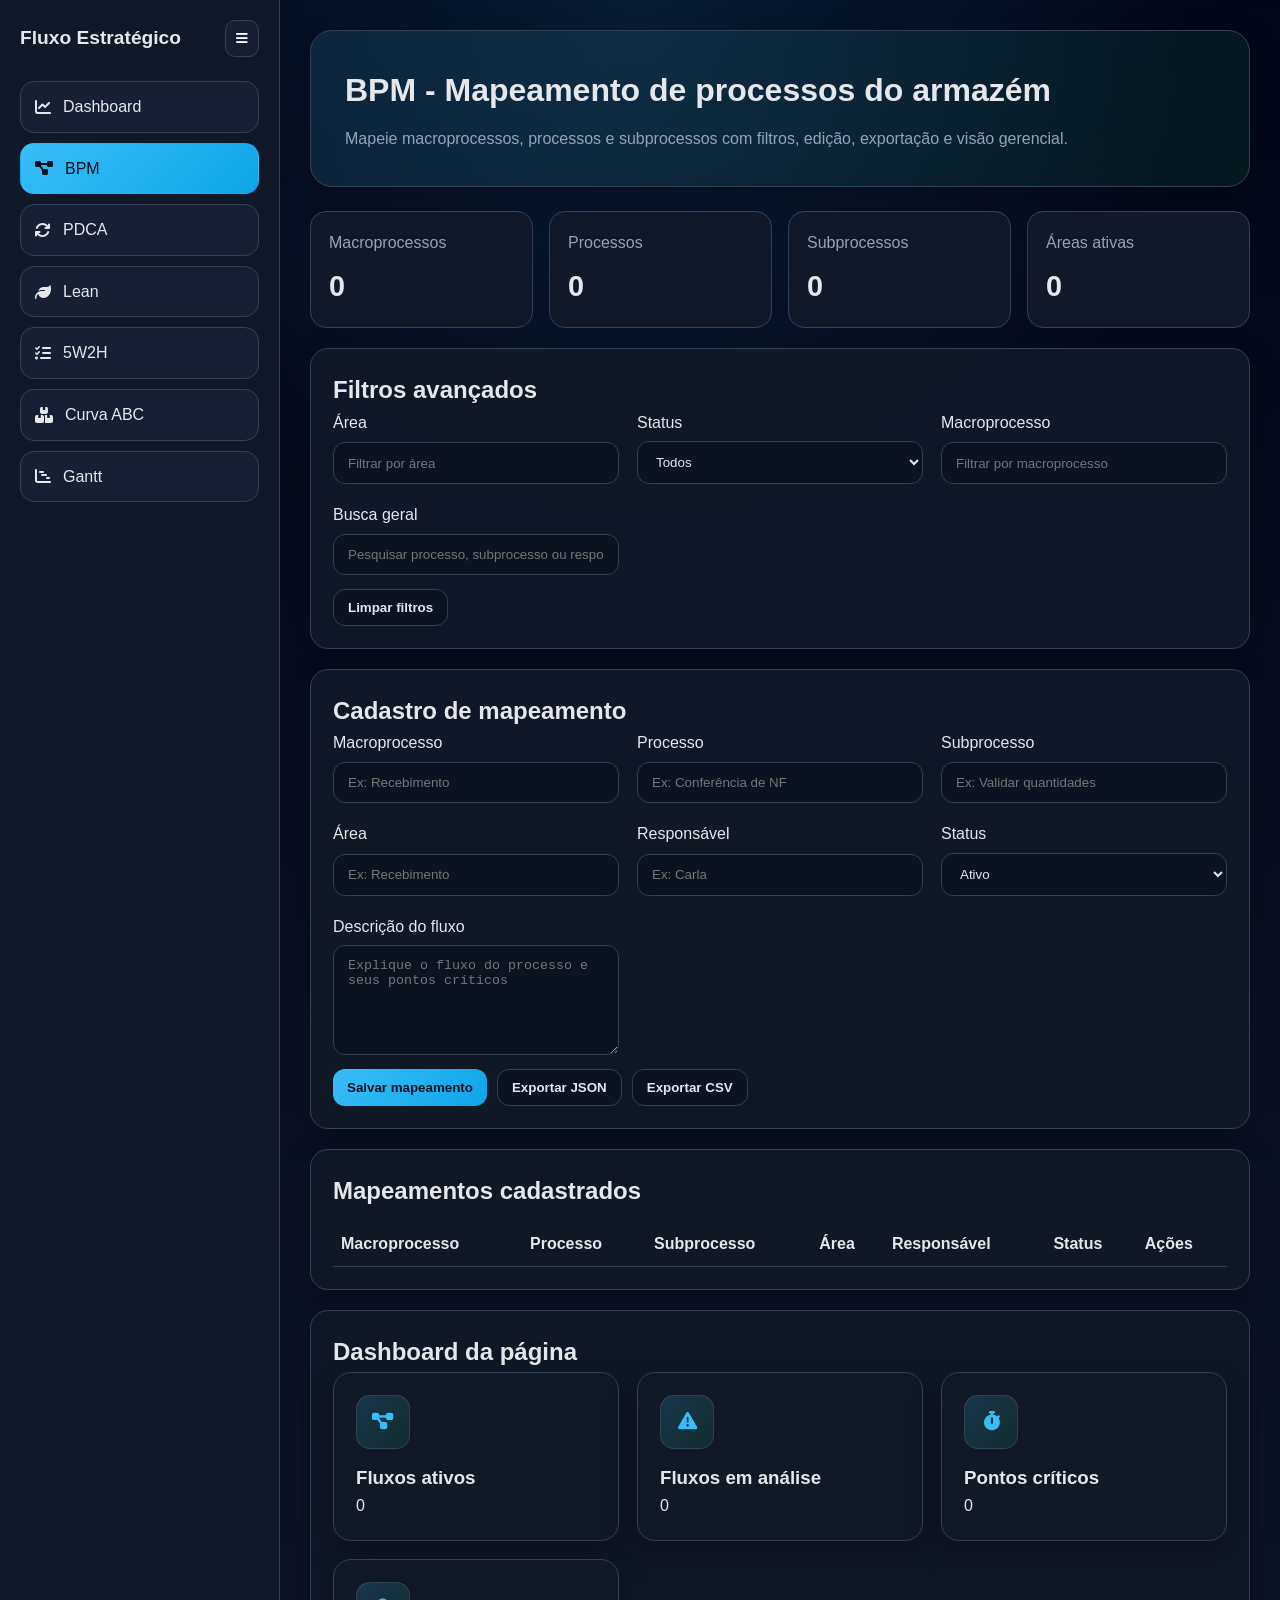
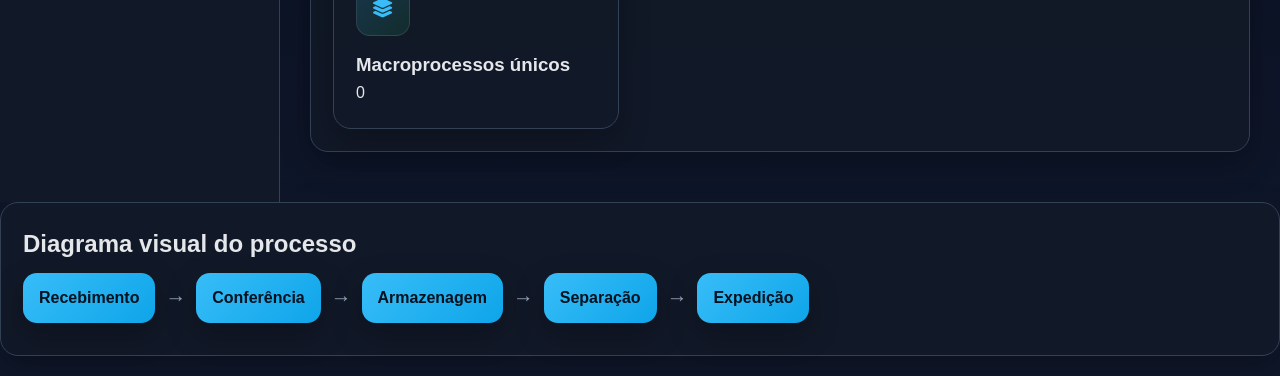
==== pages/Bpm.html @ 695f7d7c "v. 1.0" ====
<!DOCTYPE html>
<html lang="pt-br">
<head>
    <meta charset="UTF-8">
    <meta name="viewport" content="width=device-width, initial-scale=1.0">
    <title>BPM | Fluxo Estratégico</title>
    <link rel="stylesheet" href="../css/style.css">
    <link rel="stylesheet" href="https://cdnjs.cloudflare.com/ajax/libs/font-awesome/6.5.0/css/all.min.css">
    <script defer src="../js/storage.js"></script>
    <script defer src="../js/export.js"></script>
    <script defer src="../js/bpm.js"></script>
    <script defer src="../js/app.js"></script>
</head>
<body>
    <div class="app">
        <aside class="sidebar" id="sidebar">
                <div class="brand">
                <h1>Fluxo Estratégico</h1>
                <button class="toggle-btn" id="toggleSidebar" title="Alternar barra lateral" aria-label="Alternar barra lateral"><i class="fa-solid fa-bars"></i></button>
            </div>

            <nav class="menu">
                <a href="../index.html" class="menu-link"><i class="fa-solid fa-chart-line"></i><span>Dashboard</span></a>
                <a href="bpm.html" class="menu-link active"><i class="fa-solid fa-diagram-project"></i><span>BPM</span></a>
                <a href="pdca.html" class="menu-link"><i class="fa-solid fa-arrows-rotate"></i><span>PDCA</span></a>
                <a href="lean.html" class="menu-link"><i class="fa-solid fa-leaf"></i><span>Lean</span></a>
                <a href="w2h.html" class="menu-link"><i class="fa-solid fa-list-check"></i><span>5W2H</span></a>
                <a href="abc.html" class="menu-link"><i class="fa-solid fa-boxes-stacked"></i><span>Curva ABC</span></a>
                <a href="gantt.html" class="menu-link"><i class="fa-solid fa-chart-gantt"></i><span>Gantt</span></a>
            </nav>
        </aside>

        <main class="content">
            <section class="hero">
                <h2>BPM - Mapeamento de processos do armazém</h2>
                <p>Mapeie macroprocessos, processos e subprocessos com filtros, edição, exportação e visão gerencial.</p>
            </section>

            <section class="kpi-grid">
                <article class="kpi"><span>Macroprocessos</span><strong id="kpiMacro">0</strong></article>
                <article class="kpi"><span>Processos</span><strong id="kpiProcessos">0</strong></article>
                <article class="kpi"><span>Subprocessos</span><strong id="kpiSub">0</strong></article>
                <article class="kpi"><span>Áreas ativas</span><strong id="kpiAreas">0</strong></article>
            </section>

            <section class="panel">
                <h2>Filtros avançados</h2>
                <div class="grid">
                    <div class="form-group">
                        <label for="fArea">Área</label>
                        <input id="fArea" placeholder="Filtrar por área">
                    </div>
                    <div class="form-group">
                        <label for="fStatus">Status</label>
                        <select id="fStatus">
                            <option value="">Todos</option>
                            <option value="Ativo">Ativo</option>
                            <option value="Em análise">Em análise</option>
                            <option value="Parado">Parado</option>
                        </select>
                    </div>
                    <div class="form-group">
                        <label for="fMacro">Macroprocesso</label>
                        <input id="fMacro" placeholder="Filtrar por macroprocesso">
                    </div>
                    <div class="form-group">
                        <label for="fBusca">Busca geral</label>
                        <input id="fBusca" placeholder="Pesquisar processo, subprocesso ou responsável">
                    </div>
                </div>
                <div class="toolbar">
                    <button class="btn btn-secondary" id="btnLimparFiltros">Limpar filtros</button>
                </div>
            </section>

            <section class="panel">
                <h2>Cadastro de mapeamento</h2>
                <div class="grid">
                    <div class="form-group">
                        <label for="macro">Macroprocesso</label>
                        <input id="macro" placeholder="Ex: Recebimento">
                    </div>
                    <div class="form-group">
                        <label for="processo">Processo</label>
                        <input id="processo" placeholder="Ex: Conferência de NF">
                    </div>
                    <div class="form-group">
                        <label for="subprocesso">Subprocesso</label>
                        <input id="subprocesso" placeholder="Ex: Validar quantidades">
                    </div>
                    <div class="form-group">
                        <label for="area">Área</label>
                        <input id="area" placeholder="Ex: Recebimento">
                    </div>
                    <div class="form-group">
                        <label for="responsavel">Responsável</label>
                        <input id="responsavel" placeholder="Ex: Carla">
                    </div>
                    <div class="form-group">
                        <label for="status">Status</label>
                        <select id="status">
                            <option value="Ativo">Ativo</option>
                            <option value="Em análise">Em análise</option>
                            <option value="Parado">Parado</option>
                        </select>
                    </div>
                    <div class="form-group full">
                        <label for="descricao">Descrição do fluxo</label>
                        <textarea id="descricao" placeholder="Explique o fluxo do processo e seus pontos críticos"></textarea>
                    </div>
                </div>
                <div class="toolbar">
                    <button class="btn btn-primary" id="btnSalvar">Salvar mapeamento</button>
                    <button class="btn btn-secondary" id="btnExportJson">Exportar JSON</button>
                    <button class="btn btn-secondary" id="btnExportCsv">Exportar CSV</button>
                </div>
            </section>

            <section class="panel">
                <h2>Mapeamentos cadastrados</h2>
                <div class="table-wrap">
                    <table>
                        <thead>
                            <tr>
                                <th>Macroprocesso</th>
                                <th>Processo</th>
                                <th>Subprocesso</th>
                                <th>Área</th>
                                <th>Responsável</th>
                                <th>Status</th>
                                <th>Ações</th>
                            </tr>
                        </thead>
                        <tbody id="tabelaBpm"></tbody>
                    </table>
                </div>
            </section>

            <section class="panel">
                <h2>Dashboard da página</h2>
                <div class="grid">
                    <article class="card">
                        <div class="icon"><i class="fa-solid fa-diagram-project"></i></div>
                        <h3>Fluxos ativos</h3>
                        <p id="dashAtivos">0</p>
                    </article>
                    <article class="card">
                        <div class="icon"><i class="fa-solid fa-triangle-exclamation"></i></div>
                        <h3>Fluxos em análise</h3>
                        <p id="dashAnalise">0</p>
                    </article>
                    <article class="card">
                        <div class="icon"><i class="fa-solid fa-stopwatch"></i></div>
                        <h3>Pontos críticos</h3>
                        <p id="dashCriticos">0</p>
                    </article>
                    <article class="card">
                        <div class="icon"><i class="fa-solid fa-layer-group"></i></div>
                        <h3>Macroprocessos únicos</h3>
                        <p id="dashMacroUnicos">0</p>
                    </article>
                </div>
            </section>

            <div class="modal-backdrop" id="modalBackdrop" aria-hidden="true">
                <div class="modal">
                    <h3 id="modalTitle">Editar mapeamento</h3>
                    <form id="formEdicao">
                        <div id="modalFields" class="grid"></div>
                        <div class="modal-actions">
                            <button type="button" class="btn btn-secondary" id="btnCancelarEdicao">Cancelar</button>
                            <button type="submit" class="btn btn-primary">Salvar alterações</button>
                        </div>
                    </form>
                </div>
            </div>
        </main>
    </div>
    <section class="panel">
    <h2>Diagrama visual do processo</h2>
    <div class="process-flow">
        <div class="flow-node">Recebimento</div>
        <div class="flow-arrow">→</div>
        <div class="flow-node">Conferência</div>
        <div class="flow-arrow">→</div>
        <div class="flow-node">Armazenagem</div>
        <div class="flow-arrow">→</div>
        <div class="flow-node">Separação</div>
        <div class="flow-arrow">→</div>
        <div class="flow-node">Expedição</div>
    </div>
</section>
</body>
</html>
---- css/style.css ----
:root{
    --bg:#0f172a;
    --bg2:#111827;
    --card:#1e293b;
    --card2:#172033;
    --text:#e5e7eb;
    --muted:#94a3b8;
    --primary:#38bdf8;
    --primary2:#0ea5e9;
    --accent:#22c55e;
    --danger:#ef4444;
    --border:#334155;
    --shadow:0 12px 30px rgba(0,0,0,.25);
    --radius:18px;
}

*{box-sizing:border-box;margin:0;padding:0}
html{scroll-behavior:smooth}

body{
    font-family:Arial,Helvetica,sans-serif;
    background:
        radial-gradient(circle at top, rgba(56,189,248,.12), transparent 28%),
        linear-gradient(180deg,#020617 0%,#0f172a 100%);
    color:var(--text);
    line-height:1.6;
}

.app{
    display:flex;
    min-height:100vh;
}

.sidebar{
    width:280px;
    background:#111827;
    border-right:1px solid var(--border);
    padding:20px;
    transition:.3s ease;
}

.sidebar.collapsed{width:88px}

.brand{
    display:flex;
    justify-content:space-between;
    align-items:center;
    margin-bottom:24px;
}

.brand h1{font-size:1.2rem}

.toggle-btn{
    background:#172033;
    border:1px solid var(--border);
    color:#fff;
    border-radius:10px;
    padding:10px;
    cursor:pointer;
}

.menu{
    display:grid;
    gap:10px;
}

.menu-link{
    text-decoration:none;
    color:var(--text);
    background:var(--card2);
    border:1px solid var(--border);
    padding:12px 14px;
    border-radius:14px;
    display:flex;
    gap:12px;
    align-items:center;
    transition:.2s ease;
}

.menu-link.active{
    background:linear-gradient(135deg,var(--primary),var(--primary2));
    color:#04111f;
    border-color:transparent;
}

.menu-link span{white-space:nowrap}
.sidebar.collapsed .menu-link span,
.sidebar.collapsed .brand h1{display:none}

.content{
    flex:1;
    padding:30px;
}

.hero{
    background:linear-gradient(135deg,rgba(56,189,248,.12),rgba(34,197,94,.08));
    border:1px solid var(--border);
    border-radius:22px;
    padding:34px;
    box-shadow:var(--shadow);
    margin-bottom:24px;
}

.hero h2{font-size:2rem;margin-bottom:10px}
.hero p{color:var(--muted);max-width:820px}

.grid{
    display:grid;
    grid-template-columns:repeat(auto-fit,minmax(250px,1fr));
    gap:18px;
}

.card,.panel{
    background:rgba(17,24,39,.96);
    border:1px solid var(--border);
    border-radius:var(--radius);
    padding:22px;
    box-shadow:var(--shadow);
}

.panel{margin-bottom:20px}

.icon{
    width:54px;
    height:54px;
    border-radius:14px;
    display:inline-flex;
    align-items:center;
    justify-content:center;
    background:linear-gradient(135deg,rgba(56,189,248,.18),rgba(34,197,94,.12));
    border:1px solid rgba(148,163,184,.18);
    color:var(--primary);
    font-size:1.2rem;
    margin-bottom:14px;
}

.kpi-grid{
    display:grid;
    grid-template-columns:repeat(auto-fit,minmax(180px,1fr));
    gap:16px;
    margin-bottom:20px;
}

.kpi{
    background:#111827;
    border:1px solid var(--border);
    padding:18px;
    border-radius:16px;
}

.kpi span{
    display:block;
    color:var(--muted);
    margin-bottom:8px;
}

.kpi strong{
    font-size:1.8rem;
}

table{
    width:100%;
    border-collapse:collapse;
    margin-top:10px;
}

th,td{
    padding:10px 8px;
    border-bottom:1px solid var(--border);
    text-align:left;
    white-space:nowrap;
}

.table-wrap{overflow:auto}

.btn{
    border:none;
    border-radius:12px;
    padding:10px 14px;
    font-weight:700;
    cursor:pointer;
    transition:.2s ease;
}

.btn-primary{
    background:linear-gradient(135deg,var(--primary),var(--primary2));
    color:#04111f;
}

.btn-secondary{
    background:#0b1220;
    color:var(--text);
    border:1px solid var(--border);
}

.btn-danger{
    background:rgba(239,68,68,.12);
    color:#fecaca;
    border:1px solid rgba(239,68,68,.25);
}

.form-group{display:grid;gap:6px}

input,select,textarea{
    width:100%;
    padding:12px 14px;
    border-radius:12px;
    border:1px solid var(--border);
    background:#0b1220;
    color:var(--text);
    outline:none;
}

textarea{min-height:110px;resize:vertical}

.toolbar{
    display:flex;
    gap:10px;
    flex-wrap:wrap;
    margin-top:14px;
}

.modal-backdrop{
    display:none;
    position:fixed;
    inset:0;
    z-index:100;
    background:rgba(2,6,23,.7);
    -webkit-backdrop-filter:blur(6px);
    backdrop-filter:blur(6px);
    padding:20px;
}

.modal-backdrop.show{
    display:grid;
    place-items:center;
}

.modal{
    width:min(720px,100%);
    background:rgba(15,23,42,.98);
    border:1px solid var(--border);
    border-radius:20px;
    padding:22px;
    box-shadow:var(--shadow);
}

@media (max-width:900px){
    .sidebar{width:88px}
    .brand h1,.menu-link span{display:none}
}

@media (max-width:720px){
    .content{padding:18px}
    .hero{padding:22px}
    .hero h2{font-size:1.4rem}
}
.process-flow{
    display:flex;
    flex-wrap:wrap;
    gap:10px;
    align-items:center;
    padding:10px 0;
}

.flow-node{
    background:linear-gradient(135deg,#38bdf8,#0ea5e9);
    color:#04111f;
    font-weight:700;
    padding:12px 16px;
    border-radius:14px;
    box-shadow:var(--shadow);
}

.flow-arrow{
    color:var(--muted);
    font-size:1.3rem;
    font-weight:700;
}
.up{color:#22c55e;font-weight:700}
.down{color:#ef4444;font-weight:700}
.flat{color:#94a3b8;font-weight:700}
.spark-card{overflow:hidden}
.spark-wrap{margin-top:10px}
.spark{width:100%;height:46px;display:block}
.spark polyline{
    fill:none;
    stroke:#38bdf8;
    stroke-width:2.5;
    stroke-linecap:round;
    stroke-linejoin:round;
}
.spark-empty{width:100%;height:46px}
.chart-grid{
    display:grid;
    grid-template-columns:repeat(auto-fit,minmax(320px,1fr));
    gap:18px;
}

.chart-card{
    background:#111827;
    border:1px solid #334155;
    border-radius:18px;
    padding:18px;
    min-height:380px;
}

.chart-card canvas{
    width:100% !important;
    height:320px !important;
}

.small{
    color:#94a3b8;
    font-size:.9rem;
}
.gantt-wrap{
    overflow:auto;
    border:1px solid #334155;
    border-radius:14px;
    padding:12px;
    background:#0f172a;
}

.gantt-head, .gantt-row{
    display:grid;
    grid-template-columns:220px repeat(auto-fit, 28px);
    align-items:center;
    gap:0;
}

.gantt-day, .gantt-task-col{
    padding:8px;
    font-size:.85rem;
    border-bottom:1px solid rgba(148,163,184,.12);
}

.gantt-task-col{
    position:sticky;
    left:0;
    background:#0f172a;
    z-index:2;
    font-weight:600;
}

.gantt-track{
    position:relative;
    min-height:42px;
    grid-column:2 / -1;
    border-bottom:1px solid rgba(148,163,184,.08);
}

.gantt-bar{
    background:linear-gradient(135deg,#38bdf8,#22c55e);
    border-radius:10px;
    height:26px;
    margin-top:8px;
    display:flex;
    align-items:center;
    padding:0 10px;
    color:#08111f;
    font-size:.75rem;
    font-weight:700;
    box-shadow:0 6px 18px rgba(0,0,0,.22);
}

.progress{
    width:100%;
    height:8px;
    background:#1e293b;
    border-radius:999px;
    overflow:hidden;
    margin-left:10px;
}

.progress-fill{
    height:100%;
    background:#38bdf8;
}
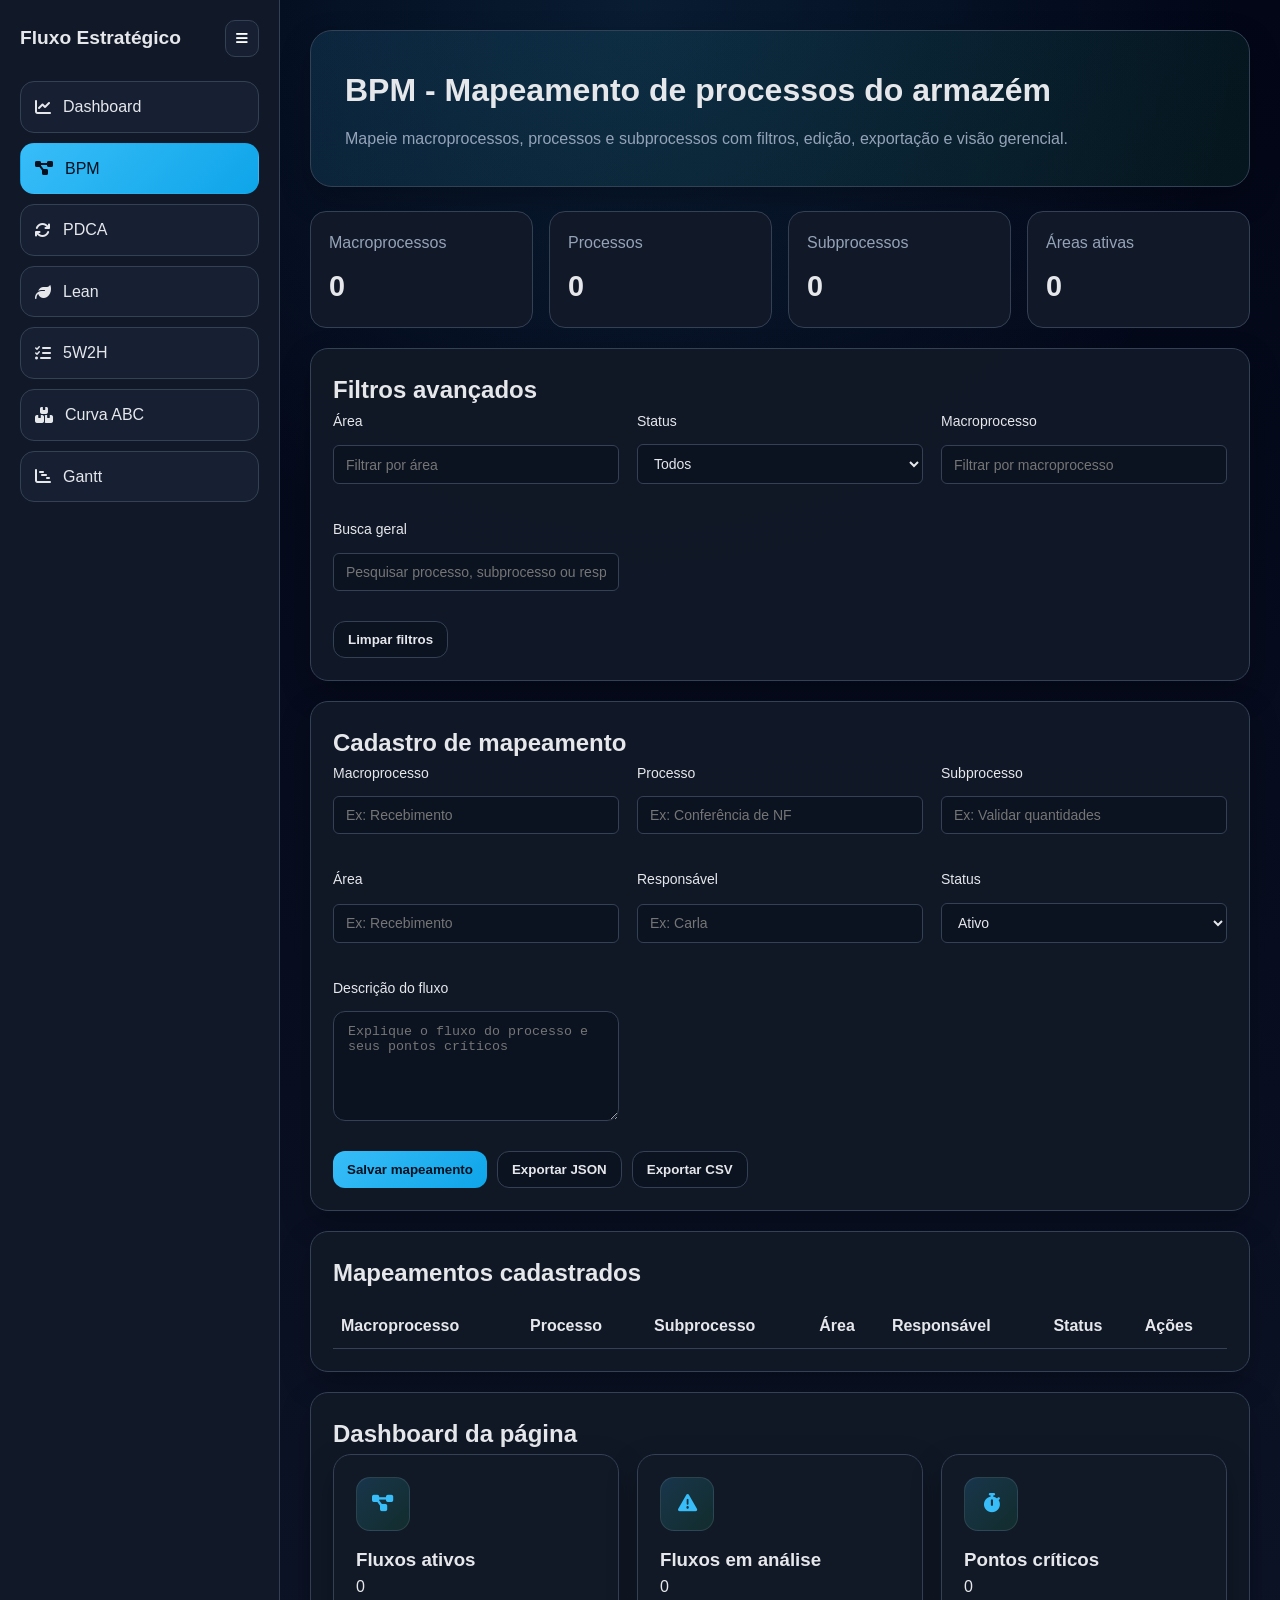
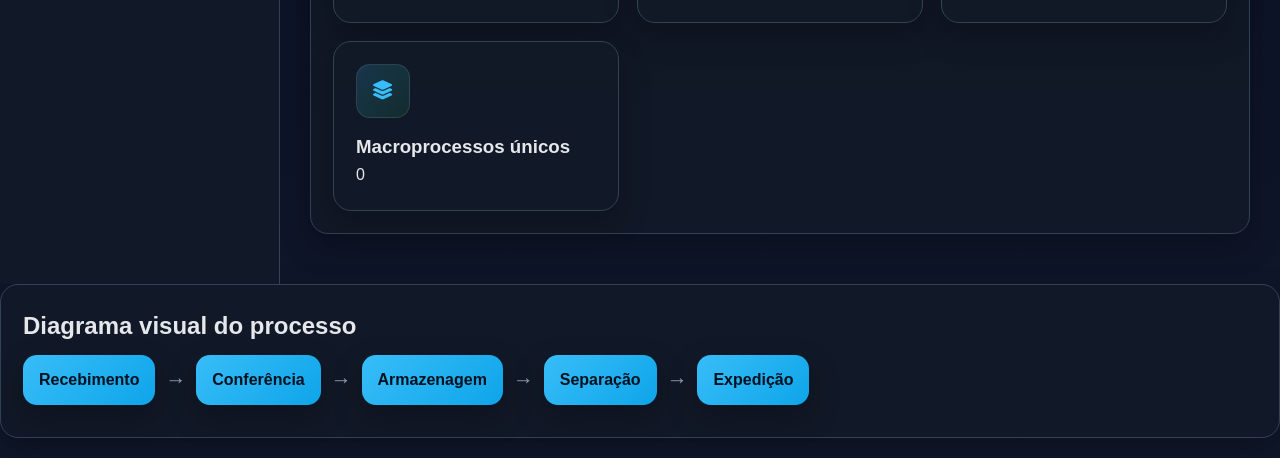
==== commit 7caf282e: "v3" ====
--- a/pages/Bpm.html
+++ b/pages/Bpm.html
@@ -191,4 +191,5 @@
     </div>
 </section>
 </body>
-</html>+</html>
+
--- a/css/style.css
+++ b/css/style.css
@@ -1,379 +1,829 @@
-:root{
-    --bg:#0f172a;
-    --bg2:#111827;
-    --card:#1e293b;
-    --card2:#172033;
-    --text:#e5e7eb;
-    --muted:#94a3b8;
-    --primary:#38bdf8;
-    --primary2:#0ea5e9;
-    --accent:#22c55e;
-    --danger:#ef4444;
-    --border:#334155;
-    --shadow:0 12px 30px rgba(0,0,0,.25);
-    --radius:18px;
-}
-
-*{box-sizing:border-box;margin:0;padding:0}
-html{scroll-behavior:smooth}
-
-body{
-    font-family:Arial,Helvetica,sans-serif;
+/* ========================================
+   WMS STRATEGIC FLOW - CSS COMPLETO UNIFICADO
+   Tema Dark + Receiving + Picking + Packing + Shipping + Inventory
+   ======================================== */
+
+:root {
+    --bg: #0f172a;
+    --bg2: #111827;
+    --card: #1e293b;
+    --card2: #172033;
+    --text: #e5e7eb;
+    --muted: #94a3b8;
+    --primary: #38bdf8;
+    --primary2: #0ea5e9;
+    --accent: #22c55e;
+    --success: #22c55e;
+    --warning: #f59e0b;
+    --danger: #ef4444;
+    --border: #334155;
+    --shadow: 0 12px 30px rgba(0, 0, 0, 0.25);
+    --radius: 18px;
+}
+
+* {
+    box-sizing: border-box;
+    margin: 0;
+    padding: 0;
+}
+
+html {
+    scroll-behavior: smooth;
+}
+
+body {
+    font-family: Arial, Helvetica, sans-serif;
     background:
-        radial-gradient(circle at top, rgba(56,189,248,.12), transparent 28%),
-        linear-gradient(180deg,#020617 0%,#0f172a 100%);
-    color:var(--text);
-    line-height:1.6;
-}
-
-.app{
-    display:flex;
-    min-height:100vh;
-}
-
-.sidebar{
-    width:280px;
-    background:#111827;
-    border-right:1px solid var(--border);
-    padding:20px;
-    transition:.3s ease;
-}
-
-.sidebar.collapsed{width:88px}
-
-.brand{
-    display:flex;
-    justify-content:space-between;
-    align-items:center;
-    margin-bottom:24px;
-}
-
-.brand h1{font-size:1.2rem}
-
-.toggle-btn{
-    background:#172033;
-    border:1px solid var(--border);
-    color:#fff;
-    border-radius:10px;
-    padding:10px;
-    cursor:pointer;
-}
-
-.menu{
-    display:grid;
-    gap:10px;
-}
-
-.menu-link{
-    text-decoration:none;
-    color:var(--text);
-    background:var(--card2);
-    border:1px solid var(--border);
-    padding:12px 14px;
-    border-radius:14px;
-    display:flex;
-    gap:12px;
-    align-items:center;
-    transition:.2s ease;
-}
-
-.menu-link.active{
-    background:linear-gradient(135deg,var(--primary),var(--primary2));
-    color:#04111f;
-    border-color:transparent;
-}
-
-.menu-link span{white-space:nowrap}
+        radial-gradient(circle at top, rgba(56, 189, 248, 0.12), transparent 28%),
+        linear-gradient(180deg, #020617 0%, #0f172a 100%);
+    color: var(--text);
+    line-height: 1.6;
+}
+
+.app {
+    display: flex;
+    min-height: 100vh;
+}
+
+/* ========================================
+   SIDEBAR
+   ======================================== */
+.sidebar {
+    width: 280px;
+    background: #111827;
+    border-right: 1px solid var(--border);
+    padding: 20px;
+    transition: .3s ease;
+}
+
+.sidebar.collapsed {
+    width: 88px;
+}
+
+.brand {
+    display: flex;
+    justify-content: space-between;
+    align-items: center;
+    margin-bottom: 24px;
+}
+
+.brand h1 {
+    font-size: 1.2rem;
+}
+
+.toggle-btn {
+    background: #172033;
+    border: 1px solid var(--border);
+    color: #fff;
+    border-radius: 10px;
+    padding: 10px;
+    cursor: pointer;
+}
+
+.menu {
+    display: grid;
+    gap: 10px;
+}
+
+.menu-link {
+    text-decoration: none;
+    color: var(--text);
+    background: var(--card2);
+    border: 1px solid var(--border);
+    padding: 12px 14px;
+    border-radius: 14px;
+    display: flex;
+    gap: 12px;
+    align-items: center;
+    transition: .2s ease;
+}
+
+.menu-link.active {
+    background: linear-gradient(135deg, var(--primary), var(--primary2));
+    color: #04111f;
+    border-color: transparent;
+}
+
+.menu-link span {
+    white-space: nowrap;
+}
+
 .sidebar.collapsed .menu-link span,
-.sidebar.collapsed .brand h1{display:none}
-
-.content{
-    flex:1;
-    padding:30px;
-}
-
-.hero{
-    background:linear-gradient(135deg,rgba(56,189,248,.12),rgba(34,197,94,.08));
-    border:1px solid var(--border);
-    border-radius:22px;
-    padding:34px;
-    box-shadow:var(--shadow);
-    margin-bottom:24px;
-}
-
-.hero h2{font-size:2rem;margin-bottom:10px}
-.hero p{color:var(--muted);max-width:820px}
-
-.grid{
-    display:grid;
-    grid-template-columns:repeat(auto-fit,minmax(250px,1fr));
-    gap:18px;
-}
-
-.card,.panel{
-    background:rgba(17,24,39,.96);
-    border:1px solid var(--border);
-    border-radius:var(--radius);
-    padding:22px;
-    box-shadow:var(--shadow);
-}
-
-.panel{margin-bottom:20px}
-
-.icon{
-    width:54px;
-    height:54px;
-    border-radius:14px;
-    display:inline-flex;
-    align-items:center;
-    justify-content:center;
-    background:linear-gradient(135deg,rgba(56,189,248,.18),rgba(34,197,94,.12));
-    border:1px solid rgba(148,163,184,.18);
-    color:var(--primary);
-    font-size:1.2rem;
-    margin-bottom:14px;
-}
-
-.kpi-grid{
-    display:grid;
-    grid-template-columns:repeat(auto-fit,minmax(180px,1fr));
-    gap:16px;
-    margin-bottom:20px;
-}
-
-.kpi{
-    background:#111827;
-    border:1px solid var(--border);
-    padding:18px;
-    border-radius:16px;
-}
-
-.kpi span{
-    display:block;
-    color:var(--muted);
-    margin-bottom:8px;
-}
-
-.kpi strong{
-    font-size:1.8rem;
-}
-
-table{
-    width:100%;
-    border-collapse:collapse;
-    margin-top:10px;
-}
-
-th,td{
-    padding:10px 8px;
-    border-bottom:1px solid var(--border);
-    text-align:left;
-    white-space:nowrap;
-}
-
-.table-wrap{overflow:auto}
-
-.btn{
-    border:none;
-    border-radius:12px;
-    padding:10px 14px;
-    font-weight:700;
-    cursor:pointer;
-    transition:.2s ease;
-}
-
-.btn-primary{
-    background:linear-gradient(135deg,var(--primary),var(--primary2));
-    color:#04111f;
-}
-
-.btn-secondary{
-    background:#0b1220;
-    color:var(--text);
-    border:1px solid var(--border);
-}
-
-.btn-danger{
-    background:rgba(239,68,68,.12);
-    color:#fecaca;
-    border:1px solid rgba(239,68,68,.25);
-}
-
-.form-group{display:grid;gap:6px}
-
-input,select,textarea{
-    width:100%;
-    padding:12px 14px;
-    border-radius:12px;
-    border:1px solid var(--border);
-    background:#0b1220;
-    color:var(--text);
-    outline:none;
-}
-
-textarea{min-height:110px;resize:vertical}
-
-.toolbar{
-    display:flex;
-    gap:10px;
-    flex-wrap:wrap;
-    margin-top:14px;
-}
-
-.modal-backdrop{
-    display:none;
-    position:fixed;
-    inset:0;
-    z-index:100;
-    background:rgba(2,6,23,.7);
-    -webkit-backdrop-filter:blur(6px);
-    backdrop-filter:blur(6px);
-    padding:20px;
-}
-
-.modal-backdrop.show{
-    display:grid;
-    place-items:center;
-}
-
-.modal{
-    width:min(720px,100%);
-    background:rgba(15,23,42,.98);
-    border:1px solid var(--border);
-    border-radius:20px;
-    padding:22px;
-    box-shadow:var(--shadow);
-}
-
-@media (max-width:900px){
-    .sidebar{width:88px}
-    .brand h1,.menu-link span{display:none}
-}
-
-@media (max-width:720px){
-    .content{padding:18px}
-    .hero{padding:22px}
-    .hero h2{font-size:1.4rem}
-}
-.process-flow{
-    display:flex;
-    flex-wrap:wrap;
-    gap:10px;
-    align-items:center;
-    padding:10px 0;
-}
-
-.flow-node{
-    background:linear-gradient(135deg,#38bdf8,#0ea5e9);
-    color:#04111f;
-    font-weight:700;
-    padding:12px 16px;
-    border-radius:14px;
-    box-shadow:var(--shadow);
-}
-
-.flow-arrow{
-    color:var(--muted);
-    font-size:1.3rem;
-    font-weight:700;
-}
-.up{color:#22c55e;font-weight:700}
-.down{color:#ef4444;font-weight:700}
-.flat{color:#94a3b8;font-weight:700}
-.spark-card{overflow:hidden}
-.spark-wrap{margin-top:10px}
-.spark{width:100%;height:46px;display:block}
-.spark polyline{
-    fill:none;
-    stroke:#38bdf8;
-    stroke-width:2.5;
-    stroke-linecap:round;
-    stroke-linejoin:round;
-}
-.spark-empty{width:100%;height:46px}
-.chart-grid{
-    display:grid;
-    grid-template-columns:repeat(auto-fit,minmax(320px,1fr));
-    gap:18px;
-}
-
-.chart-card{
-    background:#111827;
-    border:1px solid #334155;
-    border-radius:18px;
-    padding:18px;
-    min-height:380px;
-}
-
-.chart-card canvas{
-    width:100% !important;
-    height:320px !important;
-}
-
-.small{
-    color:#94a3b8;
-    font-size:.9rem;
-}
-.gantt-wrap{
-    overflow:auto;
-    border:1px solid #334155;
-    border-radius:14px;
-    padding:12px;
-    background:#0f172a;
-}
-
-.gantt-head, .gantt-row{
-    display:grid;
-    grid-template-columns:220px repeat(auto-fit, 28px);
-    align-items:center;
-    gap:0;
-}
-
-.gantt-day, .gantt-task-col{
-    padding:8px;
-    font-size:.85rem;
-    border-bottom:1px solid rgba(148,163,184,.12);
-}
-
-.gantt-task-col{
-    position:sticky;
-    left:0;
-    background:#0f172a;
-    z-index:2;
-    font-weight:600;
-}
-
-.gantt-track{
-    position:relative;
-    min-height:42px;
-    grid-column:2 / -1;
-    border-bottom:1px solid rgba(148,163,184,.08);
-}
-
-.gantt-bar{
-    background:linear-gradient(135deg,#38bdf8,#22c55e);
-    border-radius:10px;
-    height:26px;
-    margin-top:8px;
-    display:flex;
-    align-items:center;
-    padding:0 10px;
-    color:#08111f;
-    font-size:.75rem;
-    font-weight:700;
-    box-shadow:0 6px 18px rgba(0,0,0,.22);
-}
-
-.progress{
-    width:100%;
-    height:8px;
-    background:#1e293b;
-    border-radius:999px;
-    overflow:hidden;
-    margin-left:10px;
-}
-
-.progress-fill{
-    height:100%;
-    background:#38bdf8;
+.sidebar.collapsed .brand h1 {
+    display: none;
+}
+
+.content {
+    flex: 1;
+    padding: 30px;
+}
+
+/* ========================================
+   HERO
+   ======================================== */
+.hero {
+    background: linear-gradient(135deg, rgba(56, 189, 248, 0.12), rgba(34, 197, 94, 0.08));
+    border: 1px solid var(--border);
+    border-radius: 22px;
+    padding: 34px;
+    box-shadow: var(--shadow);
+    margin-bottom: 24px;
+}
+
+.hero h2 {
+    font-size: 2rem;
+    margin-bottom: 10px;
+}
+
+.hero p {
+    color: var(--muted);
+    max-width: 820px;
+}
+
+/* ========================================
+   GRID & CARDS
+   ======================================== */
+.grid {
+    display: grid;
+    grid-template-columns: repeat(auto-fit, minmax(250px, 1fr));
+    gap: 18px;
+}
+
+.card,
+.panel {
+    background: rgba(17, 24, 39, 0.96);
+    border: 1px solid var(--border);
+    border-radius: var(--radius);
+    padding: 22px;
+    box-shadow: var(--shadow);
+}
+
+.panel {
+    margin-bottom: 20px;
+}
+
+.icon {
+    width: 54px;
+    height: 54px;
+    border-radius: 14px;
+    display: inline-flex;
+    align-items: center;
+    justify-content: center;
+    background: linear-gradient(135deg, rgba(56, 189, 248, 0.18), rgba(34, 197, 94, 0.12));
+    border: 1px solid rgba(148, 163, 184, 0.18);
+    color: var(--primary);
+    font-size: 1.2rem;
+    margin-bottom: 14px;
+}
+
+/* ========================================
+   KPI GRID
+   ======================================== */
+.kpi-grid {
+    display: grid;
+    grid-template-columns: repeat(auto-fit, minmax(180px, 1fr));
+    gap: 16px;
+    margin-bottom: 20px;
+}
+
+.kpi {
+    background: #111827;
+    border: 1px solid var(--border);
+    padding: 18px;
+    border-radius: 16px;
+}
+
+.kpi span {
+    display: block;
+    color: var(--muted);
+    margin-bottom: 8px;
+}
+
+.kpi strong {
+    font-size: 1.8rem;
+}
+
+/* ========================================
+   TABLES
+   ======================================== */
+table {
+    width: 100%;
+    border-collapse: collapse;
+    margin-top: 10px;
+}
+
+th,
+td {
+    padding: 10px 8px;
+    border-bottom: 1px solid var(--border);
+    text-align: left;
+    white-space: nowrap;
+}
+
+.table-wrap {
+    overflow: auto;
+}
+
+/* ========================================
+   BUTTONS
+   ======================================== */
+.btn {
+    border: none;
+    border-radius: 12px;
+    padding: 10px 14px;
+    font-weight: 700;
+    cursor: pointer;
+    transition: .2s ease;
+}
+
+.btn-primary {
+    background: linear-gradient(135deg, var(--primary), var(--primary2));
+    color: #04111f;
+}
+
+.btn-secondary {
+    background: #0b1220;
+    color: var(--text);
+    border: 1px solid var(--border);
+}
+
+.btn-danger {
+    background: rgba(239, 68, 68, 0.12);
+    color: #fecaca;
+    border: 1px solid rgba(239, 68, 68, 0.25);
+}
+
+.btn-sm {
+    padding: 6px 12px;
+    font-size: 0.8rem;
+}
+
+/* ========================================
+   FORMS
+   ======================================== */
+.form-group {
+    display: grid;
+    gap: 6px;
+}
+
+input,
+select,
+textarea {
+    width: 100%;
+    padding: 12px 14px;
+    border-radius: 12px;
+    border: 1px solid var(--border);
+    background: #0b1220;
+    color: var(--text);
+    outline: none;
+}
+
+textarea {
+    min-height: 110px;
+    resize: vertical;
+}
+
+.toolbar {
+    display: flex;
+    gap: 10px;
+    flex-wrap: wrap;
+    margin-top: 14px;
+}
+
+.filters {
+    display: flex;
+    gap: 8px;
+}
+
+/* ========================================
+   MODAL (RECEIVING)
+   ======================================== */
+.modal {
+    position: fixed;
+    top: 0;
+    left: 0;
+    width: 100%;
+    height: 100%;
+    background: rgba(0, 0, 0, 0.5);
+    display: flex;
+    align-items: center;
+    justify-content: center;
+    z-index: 2000;
+}
+
+.modal-content {
+    background: var(--card);
+    border: 1px solid var(--border);
+    border-radius: 12px;
+    padding: 24px;
+    width: 90%;
+    max-width: 500px;
+    max-height: 90vh;
+    overflow-y: auto;
+}
+
+.modal-header {
+    display: flex;
+    justify-content: space-between;
+    align-items: center;
+    margin-bottom: 20px;
+}
+
+.modal-header h3 {
+    font-size: 20px;
+    font-weight: 600;
+}
+
+.close-btn {
+    background: none;
+    border: none;
+    font-size: 28px;
+    cursor: pointer;
+    color: var(--muted);
+}
+
+.form-group {
+    margin-bottom: 16px;
+}
+
+.form-group label {
+    display: block;
+    font-size: 14px;
+    font-weight: 500;
+    margin-bottom: 6px;
+}
+
+.form-group input,
+.form-group select {
+    width: 100%;
+    padding: 10px 12px;
+    border: 1px solid var(--border);
+    border-radius: 6px;
+    font-size: 14px;
+}
+
+.form-actions {
+    display: flex;
+    gap: 12px;
+    justify-content: flex-end;
+    margin-top: 20px;
+}
+
+.modal-backdrop {
+    display: none;
+    position: fixed;
+    inset: 0;
+    z-index: 100;
+    background: rgba(2, 6, 23, 0.7);
+    -webkit-backdrop-filter: blur(6px);
+    backdrop-filter: blur(6px);
+    padding: 20px;
+}
+
+.modal-backdrop.show {
+    display: grid;
+    place-items: center;
+}
+
+.modal-backdrop .modal {
+    width: min(720px, 100%);
+    background: rgba(15, 23, 42, 0.98);
+    border: 1px solid var(--border);
+    border-radius: 20px;
+    padding: 22px;
+    box-shadow: var(--shadow);
+}
+
+/* ========================================
+   STATUS, PRIORITY, BADGES (PICKING, PACKING, SHIPPING)
+   ======================================== */
+.priority {
+    padding: 4px 8px;
+    border-radius: 6px;
+    font-size: 12px;
+    font-weight: 600;
+}
+
+.priority.high {
+    background: rgba(239, 68, 68, 0.2);
+    color: var(--danger);
+}
+
+.priority.medium {
+    background: rgba(245, 158, 11, 0.2);
+    color: var(--warning);
+}
+
+.priority.low {
+    background: rgba(34, 197, 94, 0.2);
+    color: var(--success);
+}
+
+.badge {
+    background: var(--primary);
+    color: #04111f;
+    padding: 4px 8px;
+    border-radius: 6px;
+    font-size: 12px;
+    font-weight: 600;
+}
+
+.status {
+    padding: 4px 8px;
+    border-radius: 6px;
+    font-size: 12px;
+    font-weight: 600;
+}
+
+.status.ok {
+    background: rgba(34, 197, 94, 0.2);
+    color: var(--success);
+}
+
+.status.warning {
+    background: rgba(245, 158, 11, 0.2);
+    color: var(--warning);
+}
+
+.status.danger {
+    background: rgba(239, 68, 68, 0.2);
+    color: var(--danger);
+}
+
+.status.info {
+    background: rgba(56, 189, 248, 0.2);
+    color: var(--primary);
+}
+
+/* ========================================
+   CLASSES ABC (INVENTÁRIO)
+   ======================================== */
+.class-a {
+    background: rgba(239, 68, 68, 0.2);
+    color: var(--danger);
+    padding: 4px 8px;
+    border-radius: 6px;
+    font-size: 12px;
+    font-weight: 600;
+}
+
+.class-b {
+    background: rgba(245, 158, 11, 0.2);
+    color: var(--warning);
+    padding: 4px 8px;
+    border-radius: 6px;
+    font-size: 12px;
+    font-weight: 600;
+}
+
+.class-c {
+    background: rgba(34, 197, 94, 0.2);
+    color: var(--success);
+    padding: 4px 8px;
+    border-radius: 6px;
+    font-size: 12px;
+    font-weight: 600;
+}
+
+/* ========================================
+   DIFF (INVENTÁRIO CÍCLICO)
+   ======================================== */
+.diff {
+    padding: 4px 8px;
+    border-radius: 6px;
+    font-weight: 600;
+    font-size: 13px;
+}
+
+.diff.negative {
+    background: rgba(239, 68, 68, 0.2);
+    color: var(--danger);
+}
+
+.diff.positive {
+    background: rgba(34, 197, 94, 0.2);
+    color: var(--success);
+}
+
+.diff.zero {
+    background: var(--border);
+    color: var(--muted);
+}
+
+.diff.pending {
+    background: rgba(245, 158, 11, 0.2);
+    color: var(--warning);
+}
+
+/* ========================================
+   INVENTÁRIO CÍCLICO - KPI PROGRESS
+   ======================================== */
+.kpi-progress {
+    margin-bottom: 12px;
+}
+
+.kpi-progress:last-child {
+    margin-bottom: 0;
+}
+
+.kpi-progress-row {
+    display: flex;
+    justify-content: space-between;
+    margin-bottom: 4px;
+}
+
+.progress-bar {
+    width: 100%;
+    height: 10px;
+    border-radius: 999px;
+    background: var(--card);
+    overflow: hidden;
+}
+
+.progress-bar-fill {
+    height: 100%;
+    border-radius: 999px;
+}
+
+.progress-bar--a {
+    width: 98%;
+    background: var(--danger);
+}
+
+.progress-bar--b {
+    width: 94%;
+    background: var(--warning);
+}
+
+.progress-bar--c {
+    width: 88%;
+    background: var(--success);
+}
+
+.inventory-stats-panel {
+    text-align: center;
+    padding: 20px;
+}
+
+.kpi-value {
+    font-weight: 700;
+}
+
+.kpi-value--large {
+    font-size: 48px;
+    color: var(--success);
+}
+
+.kpi-text-muted {
+    color: var(--muted);
+    margin: 0;
+}
+
+.kpi-trend {
+    margin-top: 12px;
+}
+
+.inventory-rate-grid {
+    display: grid;
+    grid-template-columns: 1fr 1fr;
+    gap: 12px;
+}
+
+.inventory-rate-item {
+    text-align: center;
+}
+
+.kpi-value--danger {
+    font-size: 32px;
+    color: var(--danger);
+}
+
+.kpi-value--warning {
+    font-size: 32px;
+    color: var(--warning);
+}
+
+.kpi-text-small {
+    font-size: 13px;
+    color: var(--muted);
+    margin: 0;
+}
+
+/* ========================================
+   CHARTS
+   ======================================== */
+.chart-grid {
+    display: grid;
+    grid-template-columns: repeat(auto-fit, minmax(320px, 1fr));
+    gap: 18px;
+}
+
+.chart-card {
+    background: #111827;
+    border: 1px solid #334155;
+    border-radius: 18px;
+    padding: 18px;
+    min-height: 380px;
+}
+
+.chart-card canvas {
+    width: 100% !important;
+    height: 320px !important;
+}
+
+.small {
+    color: #94a3b8;
+    font-size: .9rem;
+}
+
+/* ========================================
+   PROCESS FLOW
+   ======================================== */
+.process-flow {
+    display: flex;
+    flex-wrap: wrap;
+    gap: 10px;
+    align-items: center;
+    padding: 10px 0;
+}
+
+.flow-node {
+    background: linear-gradient(135deg, #38bdf8, #0ea5e9);
+    color: #04111f;
+    font-weight: 700;
+    padding: 12px 16px;
+    border-radius: 14px;
+    box-shadow: var(--shadow);
+}
+
+.flow-arrow {
+    color: var(--muted);
+    font-size: 1.3rem;
+    font-weight: 700;
+}
+
+.up {
+    color: #22c55e;
+    font-weight: 700;
+}
+
+.down {
+    color: #ef4444;
+    font-weight: 700;
+}
+
+.flat {
+    color: #94a3b8;
+    font-weight: 700;
+}
+
+/* ========================================
+   SPARKLINES
+   ======================================== */
+.spark-card {
+    overflow: hidden;
+}
+
+.spark-wrap {
+    margin-top: 10px;
+}
+
+.spark {
+    width: 100%;
+    height: 46px;
+    display: block;
+}
+
+.spark polyline {
+    fill: none;
+    stroke: #38bdf8;
+    stroke-width: 2.5;
+    stroke-linecap: round;
+    stroke-linejoin: round;
+}
+
+.spark-empty {
+    width: 100%;
+    height: 46px;
+}
+
+/* ========================================
+   GANTT
+   ======================================== */
+.gantt-wrap {
+    overflow: auto;
+    border: 1px solid #334155;
+    border-radius: 14px;
+    padding: 12px;
+    background: #0f172a;
+}
+
+.gantt-head,
+.gantt-row {
+    display: grid;
+    grid-template-columns: 220px repeat(auto-fit, 28px);
+    align-items: center;
+    gap: 0;
+}
+
+.gantt-day,
+.gantt-task-col {
+    padding: 8px;
+    font-size: .85rem;
+    border-bottom: 1px solid rgba(148, 163, 184, 0.12);
+}
+
+.gantt-task-col {
+    position: sticky;
+    left: 0;
+    background: #0f172a;
+    z-index: 2;
+    font-weight: 600;
+}
+
+.gantt-track {
+    position: relative;
+    min-height: 42px;
+    grid-column: 2 / -1;
+    border-bottom: 1px solid rgba(148, 163, 184, 0.08);
+}
+
+.gantt-bar {
+    background: linear-gradient(135deg, #38bdf8, #22c55e);
+    border-radius: 10px;
+    height: 26px;
+    margin-top: 8px;
+    display: flex;
+    align-items: center;
+    padding: 0 10px;
+    color: #08111f;
+    font-size: .75rem;
+    font-weight: 700;
+    box-shadow: 0 6px 18px rgba(0, 0, 0, 0.22);
+}
+
+.progress {
+    width: 100%;
+    height: 8px;
+    background: #1e293b;
+    border-radius: 999px;
+    overflow: hidden;
+    margin-left: 10px;
+}
+
+.progress-fill {
+    height: 100%;
+    background: #38bdf8;
+}
+
+/* ========================================
+   RESPONSIVO
+   ======================================== */
+@media (max-width: 900px) {
+    .sidebar {
+        width: 88px;
+    }
+
+    .brand h1,
+    .menu-link span {
+        display: none;
+    }
+}
+/* Para telas menores, reduzimos os espaçamentos e fontes para melhor legibilidade */
+@media (max-width: 720px) {
+    .content {
+        padding: 18px;
+    }
+
+    .hero {
+        padding: 22px;
+    }
+
+    .hero h2 {
+        font-size: 1.4rem;
+    }
+}
+/* ========================================
+   PRIORITY, STATUS, BADGES (RECEIVING, PICKING, PACKING, SHIPPING)
+   ======================================== */
+.priority {
+    padding: 4px 8px;
+    border-radius: 6px;
+    font-size: 12px;
+    font-weight: 600;
+}
+
+.priority.high {
+    background: #fee2e2;
+    color: #ef4444;
+}
+
+.priority.medium {
+    background: #fef3c7;
+    color: #f59e0b;
+}
+
+.priority.low {
+    background: #d1fae5;
+    color: #10b981;
 }
